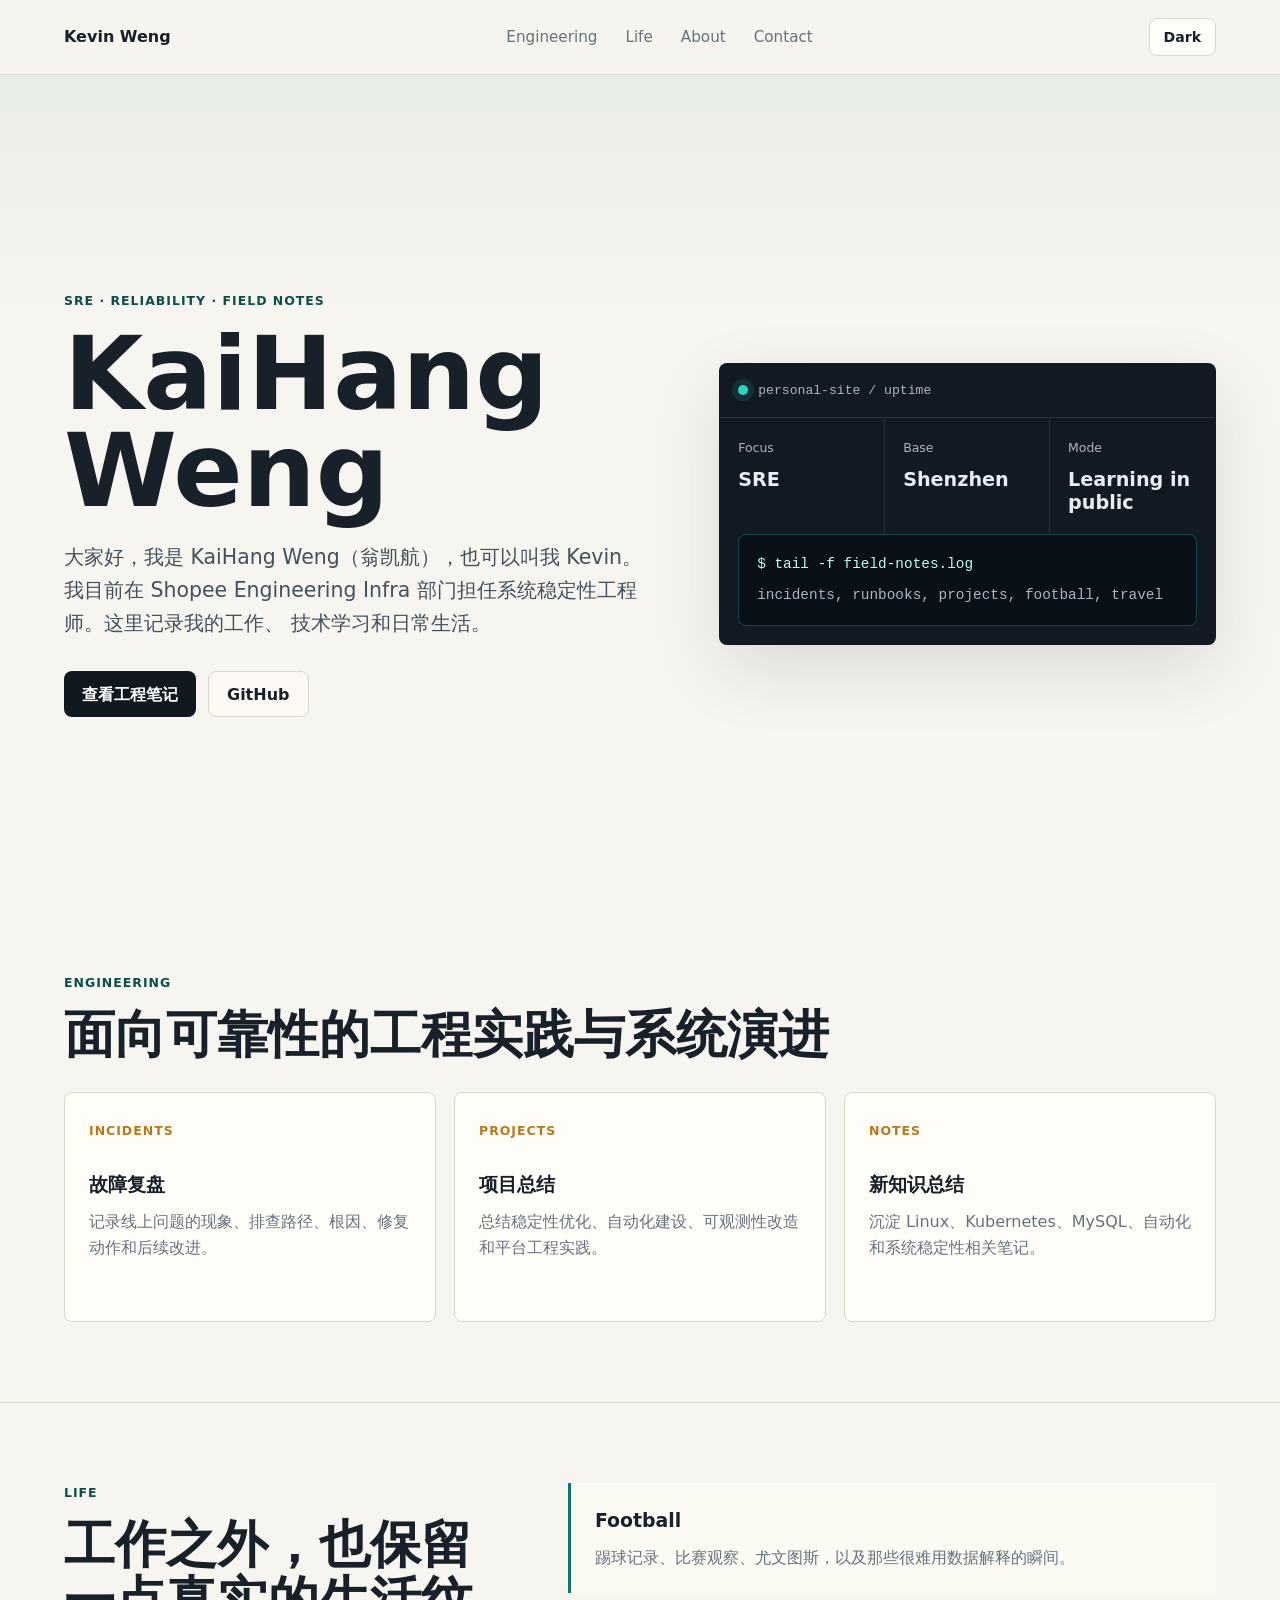
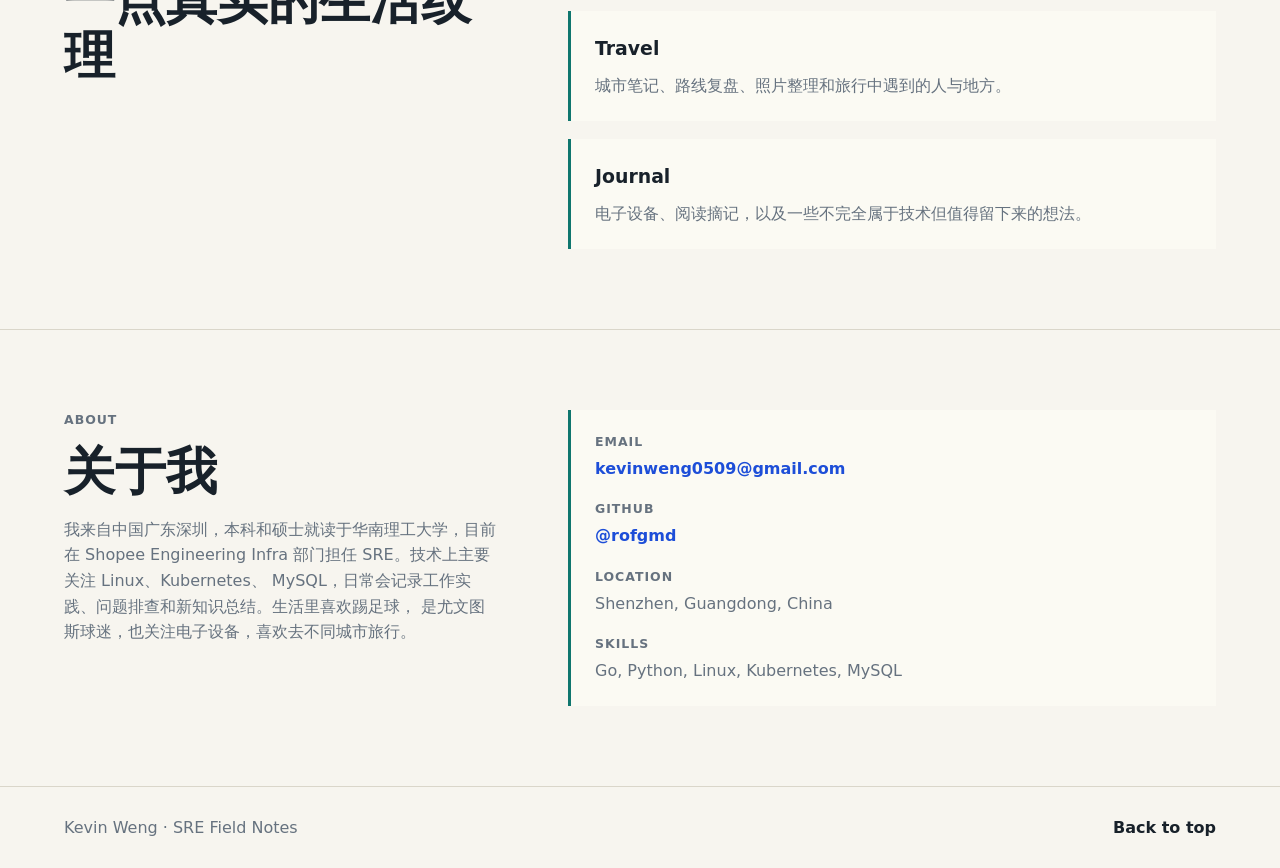
==== index.html @ b8340726 "Build personal site" ====
<!doctype html>
<html lang="zh-CN">
  <head>
    <meta charset="utf-8" />
    <meta name="viewport" content="width=device-width, initial-scale=1" />
    <meta
      name="description"
      content="Kaihang Weng 的个人主页，记录 SRE 工作、技术笔记和日常生活。"
    />
    <title>Kaihang Weng | SRE Field Notes</title>
    <link rel="stylesheet" href="styles.css" />
  </head>
  <body>
    <header class="site-header">
      <a class="brand" href="#top">Kevin Weng</a>
      <nav class="nav" aria-label="Primary navigation">
        <a href="engineering.html">Engineering</a>
        <a href="life.html">Life</a>
        <a href="#about">About</a>
        <a href="mailto:kevinweng0509@gmail.com">Contact</a>
      </nav>
      <button class="theme-toggle" type="button" aria-label="Toggle dark mode">Dark</button>
    </header>

    <main id="top">
      <section class="hero">
        <div class="hero-copy">
          <p class="eyebrow">SRE · Reliability · Field Notes</p>
          <h1>KaiHang Weng</h1>
          <p class="hero-text">
            大家好，我是 KaiHang Weng（翁凯航），也可以叫我 Kevin。我目前在
            Shopee Engineering Infra 部门担任系统稳定性工程师。这里记录我的工作、
            技术学习和日常生活。
          </p>
          <div class="hero-actions">
            <a class="button primary" href="engineering.html">查看工程笔记</a>
            <a class="button secondary" href="https://github.com/rofgmd">GitHub</a>
          </div>
        </div>

        <aside class="signal-panel" aria-label="Personal site signal panel">
          <div class="panel-top">
            <span class="status-dot"></span>
            <span>personal-site / uptime</span>
          </div>
          <dl class="metrics">
            <div>
              <dt>Focus</dt>
              <dd>SRE</dd>
            </div>
            <div>
              <dt>Base</dt>
              <dd>Shenzhen</dd>
            </div>
            <div>
              <dt>Mode</dt>
              <dd>Learning in public</dd>
            </div>
          </dl>
          <div class="terminal-card">
            <p>$ tail -f field-notes.log</p>
            <p>incidents, runbooks, projects, football, travel</p>
          </div>
        </aside>
      </section>

      <section class="section intro-grid" id="engineering">
        <div class="section-heading">
          <p class="eyebrow">Engineering</p>
          <h2>面向可靠性的工程实践与系统演进</h2>
        </div>
        <div class="card-grid">
          <a class="card card-link" href="engineering.html#incidents">
            <span class="tag">Incidents</span>
            <h3>故障复盘</h3>
            <p>记录线上问题的现象、排查路径、根因、修复动作和后续改进。</p>
          </a>
          <a class="card card-link" href="engineering.html#projects">
            <span class="tag">Projects</span>
            <h3>项目总结</h3>
            <p>总结稳定性优化、自动化建设、可观测性改造和平台工程实践。</p>
          </a>
          <a class="card card-link" href="engineering.html#notes">
            <span class="tag">Notes</span>
            <h3>新知识总结</h3>
            <p>沉淀 Linux、Kubernetes、MySQL、自动化和系统稳定性相关笔记。</p>
          </a>
        </div>
      </section>

      <section class="section split-section" id="life">
        <div>
          <p class="eyebrow">Life</p>
          <h2>工作之外，也保留一点真实的生活纹理</h2>
        </div>
        <div class="life-list">
          <a href="life.html#football">
            <h3>Football</h3>
            <p>踢球记录、比赛观察、尤文图斯，以及那些很难用数据解释的瞬间。</p>
          </a>
          <a href="life.html#travel">
            <h3>Travel</h3>
            <p>城市笔记、路线复盘、照片整理和旅行中遇到的人与地方。</p>
          </a>
          <a href="life.html#journal">
            <h3>Journal</h3>
            <p>电子设备、阅读摘记，以及一些不完全属于技术但值得留下来的想法。</p>
          </a>
        </div>
      </section>

      <section class="section about-section" id="about">
        <div class="about-copy">
          <p class="eyebrow">About</p>
          <h2>关于我</h2>
          <p>
            我来自中国广东深圳，本科和硕士就读于华南理工大学，目前在 Shopee
            Engineering Infra 部门担任 SRE。技术上主要关注 Linux、Kubernetes、
            MySQL，日常会记录工作实践、问题排查和新知识总结。生活里喜欢踢足球，
            是尤文图斯球迷，也关注电子设备，喜欢去不同城市旅行。
          </p>
        </div>
        <div class="info-list">
          <div>
            <span>Email</span>
            <a href="mailto:kevinweng0509@gmail.com">kevinweng0509@gmail.com</a>
          </div>
          <div>
            <span>GitHub</span>
            <a href="https://github.com/rofgmd">@rofgmd</a>
          </div>
          <div>
            <span>Location</span>
            <p>Shenzhen, Guangdong, China</p>
          </div>
          <div>
            <span>Skills</span>
            <p>Go, Python, Linux, Kubernetes, MySQL</p>
          </div>
        </div>
      </section>
    </main>

    <footer class="site-footer">
      <p>Kevin Weng · SRE Field Notes</p>
      <a href="#top">Back to top</a>
    </footer>
    <script src="theme.js"></script>
  </body>
</html>
---- styles.css ----
:root {
  color-scheme: light dark;
  --bg: #f7f5ef;
  --surface: #fffdf7;
  --surface-strong: #101820;
  --text: #18212a;
  --muted: #66727f;
  --line: #dad6ca;
  --accent: #0f766e;
  --accent-strong: #0b4f4a;
  --gold: #b7791f;
  --blue: #1d4ed8;
  --body-gradient: rgba(15, 118, 110, 0.08);
  --header-bg: rgba(247, 245, 239, 0.88);
  --header-line: rgba(218, 214, 202, 0.74);
  --text-soft: #43505d;
  --button-primary-text: #ffffff;
  --button-secondary-bg: rgba(255, 253, 247, 0.68);
  --panel-outline: rgba(16, 24, 32, 0.1);
  --panel-bg: #111923;
  --panel-text: #e6edf3;
  --panel-muted: #a9b7c4;
  --panel-border: rgba(255, 255, 255, 0.1);
  --panel-terminal-bg: rgba(5, 10, 15, 0.58);
  --panel-terminal-text: #b8fff3;
  --list-bg: rgba(255, 253, 247, 0.6);
  --hover-shadow: rgba(24, 33, 42, 0.1);
  --post-hover-shadow: rgba(24, 33, 42, 0.09);
  --shadow: 0 24px 70px rgba(24, 33, 42, 0.12);
  font-family:
    Inter, ui-sans-serif, system-ui, -apple-system, BlinkMacSystemFont, "Segoe UI",
    sans-serif;
}

html[data-theme="dark"] {
  --bg: #0e1116;
  --surface: #151a21;
  --surface-strong: #e6edf3;
  --text: #edf3f8;
  --muted: #9aa8b6;
  --line: #2a333d;
  --accent: #2dd4bf;
  --accent-strong: #5eead4;
  --gold: #f4bf75;
  --blue: #8ab4ff;
  --body-gradient: rgba(45, 212, 191, 0.1);
  --header-bg: rgba(14, 17, 22, 0.88);
  --header-line: rgba(42, 51, 61, 0.9);
  --text-soft: #c6d0da;
  --button-primary-text: #0e1116;
  --button-secondary-bg: rgba(21, 26, 33, 0.68);
  --panel-outline: rgba(255, 255, 255, 0.12);
  --panel-bg: #05080c;
  --panel-text: #edf3f8;
  --panel-muted: #9aa8b6;
  --panel-border: rgba(255, 255, 255, 0.12);
  --panel-terminal-bg: rgba(14, 17, 22, 0.78);
  --panel-terminal-text: #cffff7;
  --list-bg: rgba(21, 26, 33, 0.72);
  --hover-shadow: rgba(0, 0, 0, 0.28);
  --post-hover-shadow: rgba(0, 0, 0, 0.24);
  --shadow: 0 24px 70px rgba(0, 0, 0, 0.34);
}

* {
  box-sizing: border-box;
}

html {
  scroll-behavior: smooth;
}

body {
  margin: 0;
  background:
    linear-gradient(180deg, var(--body-gradient), transparent 320px),
    var(--bg);
  color: var(--text);
  line-height: 1.6;
  transition:
    background 180ms ease,
    color 180ms ease;
}

a {
  color: inherit;
  text-decoration: none;
}

.site-header {
  position: sticky;
  top: 0;
  z-index: 10;
  display: flex;
  align-items: center;
  justify-content: space-between;
  gap: 24px;
  padding: 18px clamp(20px, 5vw, 64px);
  border-bottom: 1px solid var(--header-line);
  background: var(--header-bg);
  backdrop-filter: blur(16px);
}

.brand {
  font-weight: 800;
  letter-spacing: 0;
}

.nav {
  display: flex;
  align-items: center;
  gap: clamp(14px, 3vw, 28px);
  color: var(--muted);
  font-size: 0.95rem;
}

.nav a:hover {
  color: var(--text);
}

.theme-toggle {
  min-height: 38px;
  border: 1px solid var(--line);
  border-radius: 8px;
  background: var(--surface);
  color: var(--text);
  cursor: pointer;
  font: inherit;
  font-size: 0.88rem;
  font-weight: 800;
  padding: 0 14px;
}

.theme-toggle:hover {
  border-color: var(--accent);
}

.hero {
  display: grid;
  grid-template-columns: minmax(0, 1.08fr) minmax(320px, 0.92fr);
  gap: clamp(32px, 6vw, 72px);
  align-items: center;
  min-height: calc(100vh - 82px);
  padding: clamp(48px, 8vw, 96px) clamp(20px, 5vw, 64px) 56px;
}

.hero-copy {
  max-width: 740px;
}

.eyebrow {
  margin: 0 0 14px;
  color: var(--accent-strong);
  font-size: 0.78rem;
  font-weight: 800;
  letter-spacing: 0.08em;
  text-transform: uppercase;
}

h1,
h2,
h3,
p {
  margin-top: 0;
}

h1 {
  margin-bottom: 22px;
  font-size: clamp(3rem, 8vw, 6.5rem);
  line-height: 0.95;
  letter-spacing: 0;
}

h2 {
  margin-bottom: 18px;
  font-size: clamp(2rem, 4vw, 3.4rem);
  line-height: 1.08;
  letter-spacing: 0;
}

h3 {
  margin-bottom: 10px;
  font-size: 1.18rem;
  letter-spacing: 0;
}

.hero-text {
  max-width: 680px;
  color: var(--text-soft);
  font-size: clamp(1.05rem, 2vw, 1.28rem);
}

.hero-actions {
  display: flex;
  flex-wrap: wrap;
  gap: 12px;
  margin-top: 32px;
}

.button {
  display: inline-flex;
  min-height: 46px;
  align-items: center;
  justify-content: center;
  border-radius: 8px;
  padding: 0 18px;
  font-weight: 750;
}

.button.primary {
  background: var(--surface-strong);
  color: var(--button-primary-text);
}

.button.secondary {
  border: 1px solid var(--line);
  background: var(--button-secondary-bg);
  color: var(--text);
}

.signal-panel {
  border: 1px solid var(--panel-outline);
  border-radius: 8px;
  background: var(--panel-bg);
  color: var(--panel-text);
  box-shadow: var(--shadow);
  overflow: hidden;
}

.panel-top {
  display: flex;
  align-items: center;
  gap: 10px;
  padding: 16px 18px;
  border-bottom: 1px solid var(--panel-border);
  color: var(--panel-muted);
  font-family: "SFMono-Regular", Consolas, monospace;
  font-size: 0.82rem;
}

.status-dot {
  width: 10px;
  height: 10px;
  border-radius: 999px;
  background: #2dd4bf;
  box-shadow: 0 0 0 6px rgba(45, 212, 191, 0.12);
}

.metrics {
  display: grid;
  grid-template-columns: repeat(3, 1fr);
  margin: 0;
}

.metrics div {
  min-height: 112px;
  padding: 20px 18px;
  border-right: 1px solid var(--panel-border);
}

.metrics div:last-child {
  border-right: 0;
}

.metrics dt {
  color: var(--panel-muted);
  font-size: 0.78rem;
}

.metrics dd {
  margin: 10px 0 0;
  color: var(--panel-text);
  font-size: 1.2rem;
  font-weight: 800;
  line-height: 1.2;
}

.terminal-card {
  margin: 0 18px 18px;
  border: 1px solid rgba(45, 212, 191, 0.28);
  border-radius: 8px;
  background: var(--panel-terminal-bg);
  padding: 18px;
  color: var(--panel-terminal-text);
  font-family: "SFMono-Regular", Consolas, monospace;
  font-size: 0.9rem;
}

.terminal-card p {
  margin-bottom: 8px;
}

.terminal-card p:last-child {
  margin-bottom: 0;
  color: var(--panel-muted);
}

.section {
  padding: 80px clamp(20px, 5vw, 64px);
}

.section-heading {
  max-width: 820px;
  margin-bottom: 30px;
}

.card-grid {
  display: grid;
  grid-template-columns: repeat(3, minmax(0, 1fr));
  gap: 18px;
}

.card {
  min-height: 230px;
  border: 1px solid var(--line);
  border-radius: 8px;
  background: var(--surface);
  padding: 24px;
}

.card-link {
  display: block;
  transition:
    border-color 160ms ease,
    transform 160ms ease,
    box-shadow 160ms ease;
}

.card-link:hover {
  border-color: rgba(15, 118, 110, 0.46);
  box-shadow: 0 18px 44px var(--hover-shadow);
  transform: translateY(-2px);
}

.card p,
.life-list p,
.about-copy p,
.info-list p {
  color: var(--muted);
}

.tag {
  display: inline-flex;
  margin-bottom: 28px;
  color: var(--gold);
  font-size: 0.78rem;
  font-weight: 800;
  letter-spacing: 0.08em;
  text-transform: uppercase;
}

.split-section,
.about-section {
  display: grid;
  grid-template-columns: minmax(0, 0.8fr) minmax(0, 1.2fr);
  gap: clamp(28px, 6vw, 72px);
  border-top: 1px solid var(--line);
}

.life-list {
  display: grid;
  gap: 18px;
}

.life-list a,
.info-list {
  border-left: 3px solid var(--accent);
  background: var(--list-bg);
  padding: 22px 24px;
}

.life-list a {
  transition:
    background 160ms ease,
    border-color 160ms ease;
}

.life-list a:hover {
  border-color: var(--gold);
  background: var(--surface);
}

.life-list p,
.info-list p {
  margin-bottom: 0;
}

.about-copy {
  max-width: 720px;
}

.info-list {
  display: grid;
  gap: 18px;
  align-self: start;
}

.info-list span {
  display: block;
  margin-bottom: 4px;
  color: var(--muted);
  font-size: 0.78rem;
  font-weight: 800;
  letter-spacing: 0.08em;
  text-transform: uppercase;
}

.info-list a {
  color: var(--blue);
  font-weight: 750;
  overflow-wrap: anywhere;
}

.site-footer {
  display: flex;
  align-items: center;
  justify-content: space-between;
  gap: 18px;
  padding: 28px clamp(20px, 5vw, 64px);
  border-top: 1px solid var(--line);
  color: var(--muted);
}

.site-footer p {
  margin-bottom: 0;
}

.site-footer a {
  color: var(--text);
  font-weight: 750;
}

.page-hero {
  max-width: 980px;
  padding: clamp(56px, 8vw, 104px) clamp(20px, 5vw, 64px) 64px;
}

.page-hero h1 {
  max-width: 880px;
}

.page-hero p:not(.eyebrow) {
  max-width: 780px;
  color: var(--muted);
  font-size: clamp(1.05rem, 2vw, 1.24rem);
}

.life-hero .eyebrow {
  color: var(--gold);
}

.archive-section {
  display: grid;
  grid-template-columns: minmax(200px, 0.36fr) minmax(0, 1fr);
  gap: clamp(24px, 5vw, 64px);
  border-top: 1px solid var(--line);
}

.archive-heading h2 {
  font-size: clamp(1.8rem, 3vw, 2.6rem);
}

.post-list {
  display: grid;
  gap: 14px;
}

.post-row {
  display: grid;
  grid-template-columns: 120px minmax(0, 1fr);
  gap: 22px;
  align-items: start;
  border: 1px solid var(--line);
  border-radius: 8px;
  background: var(--surface);
  padding: 20px;
  transition:
    border-color 160ms ease,
    transform 160ms ease,
    box-shadow 160ms ease;
}

.post-row:hover {
  border-color: rgba(15, 118, 110, 0.5);
  box-shadow: 0 14px 36px var(--post-hover-shadow);
  transform: translateY(-2px);
}

.post-row span {
  color: var(--gold);
  font-size: 0.78rem;
  font-weight: 800;
  letter-spacing: 0.08em;
  text-transform: uppercase;
}

.post-row h3 {
  margin-bottom: 4px;
}

.post-row p,
.empty-note p {
  margin-bottom: 0;
  color: var(--muted);
}

.empty-note {
  border: 1px dashed var(--line);
  border-radius: 8px;
  padding: 24px;
}

.article {
  max-width: 840px;
  padding: clamp(48px, 8vw, 96px) clamp(20px, 5vw, 64px);
}

.article h1 {
  font-size: clamp(2.6rem, 6vw, 5rem);
}

.article h2 {
  margin-top: 42px;
  font-size: clamp(1.45rem, 2vw, 1.9rem);
}

.article p,
.article li {
  color: var(--text-soft);
  font-size: 1.05rem;
}

.article-lead {
  color: var(--muted);
  font-size: clamp(1.08rem, 2vw, 1.28rem);
}

.article ul {
  padding-left: 1.2rem;
}

.article li + li {
  margin-top: 8px;
}

@media (max-width: 860px) {
  .site-header {
    align-items: flex-start;
    flex-direction: column;
  }

  .nav {
    width: 100%;
    overflow-x: auto;
    padding-bottom: 2px;
  }

  .theme-toggle {
    position: absolute;
    right: clamp(20px, 5vw, 64px);
    top: 16px;
  }

  .hero,
  .split-section,
  .about-section,
  .archive-section {
    grid-template-columns: 1fr;
  }

  .hero {
    min-height: auto;
  }

  .card-grid {
    grid-template-columns: 1fr;
  }
}

@media (max-width: 560px) {
  .hero-actions,
  .site-footer {
    align-items: stretch;
    flex-direction: column;
  }

  .button {
    width: 100%;
  }

  .metrics {
    grid-template-columns: 1fr;
  }

  .metrics div {
    min-height: auto;
    border-right: 0;
    border-bottom: 1px solid var(--panel-border);
  }

  .metrics div:last-child {
    border-bottom: 0;
  }

  .post-row {
    grid-template-columns: 1fr;
    gap: 8px;
  }
}
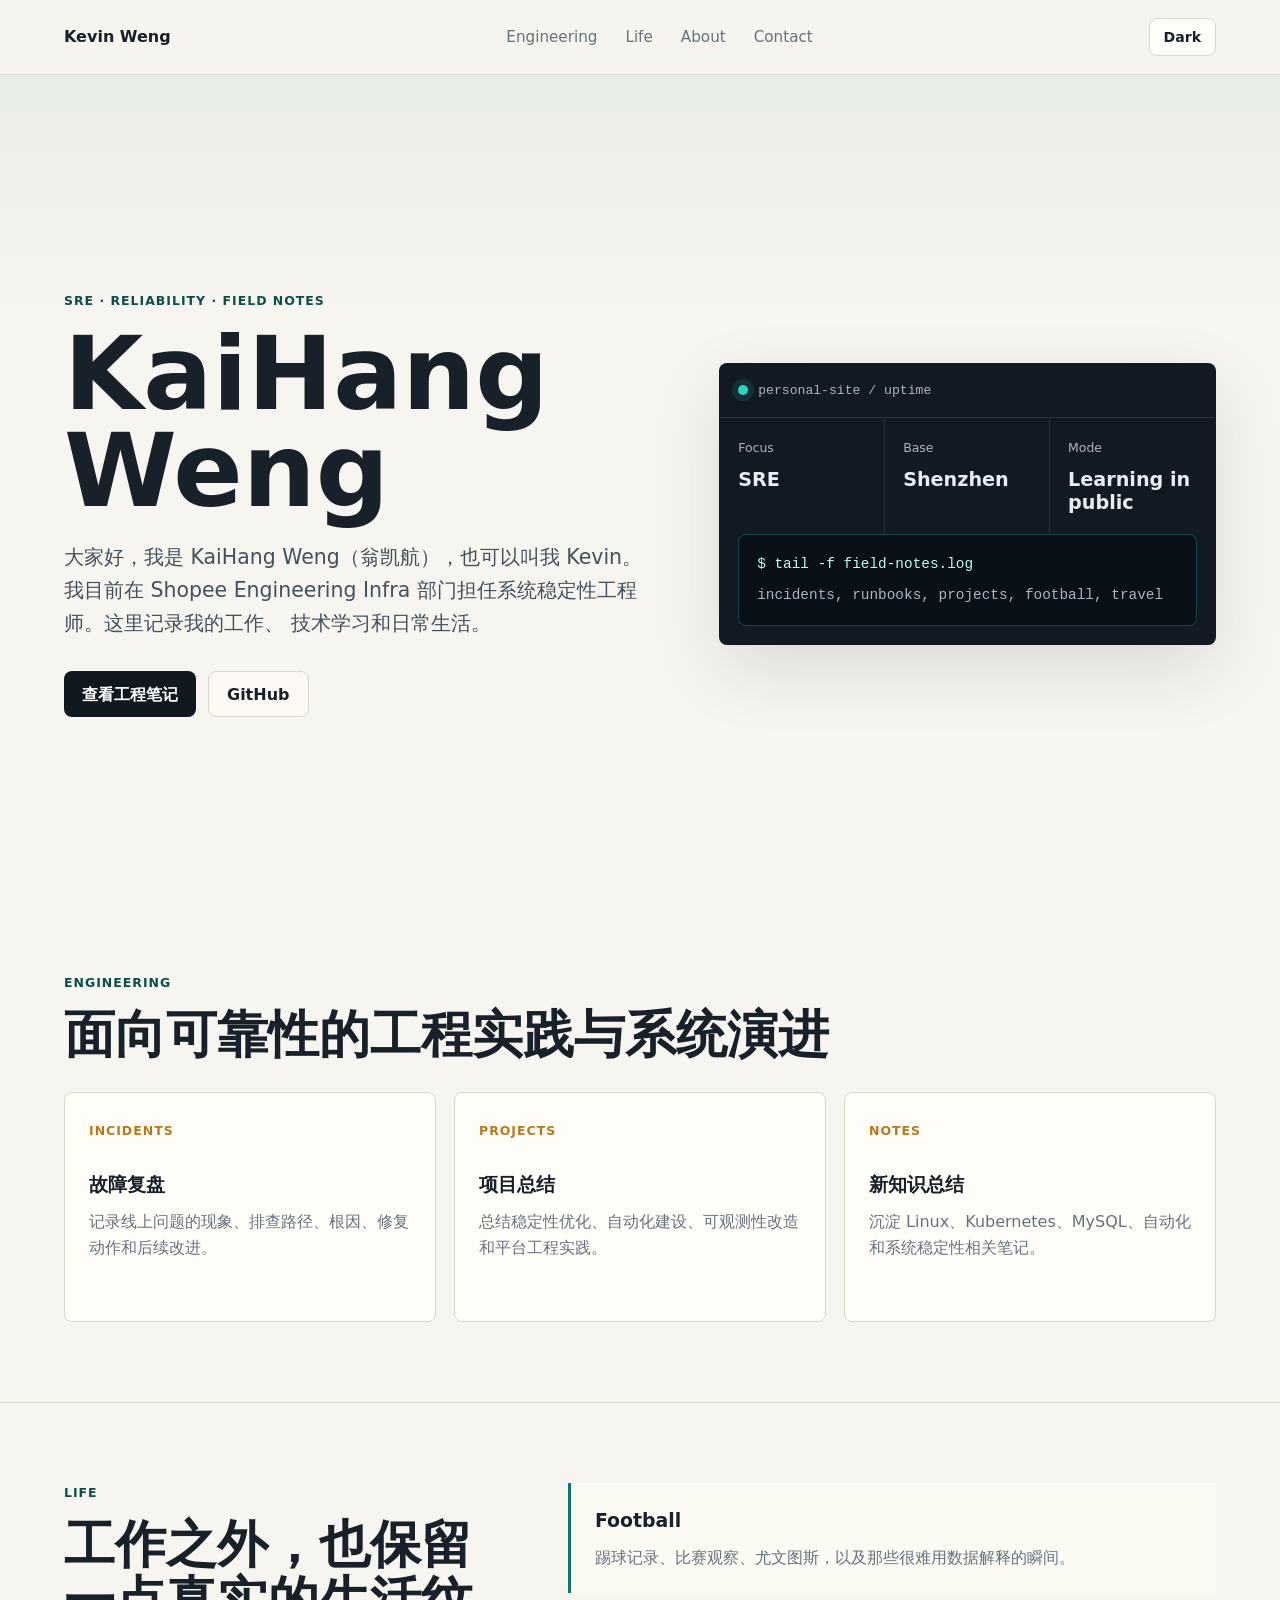
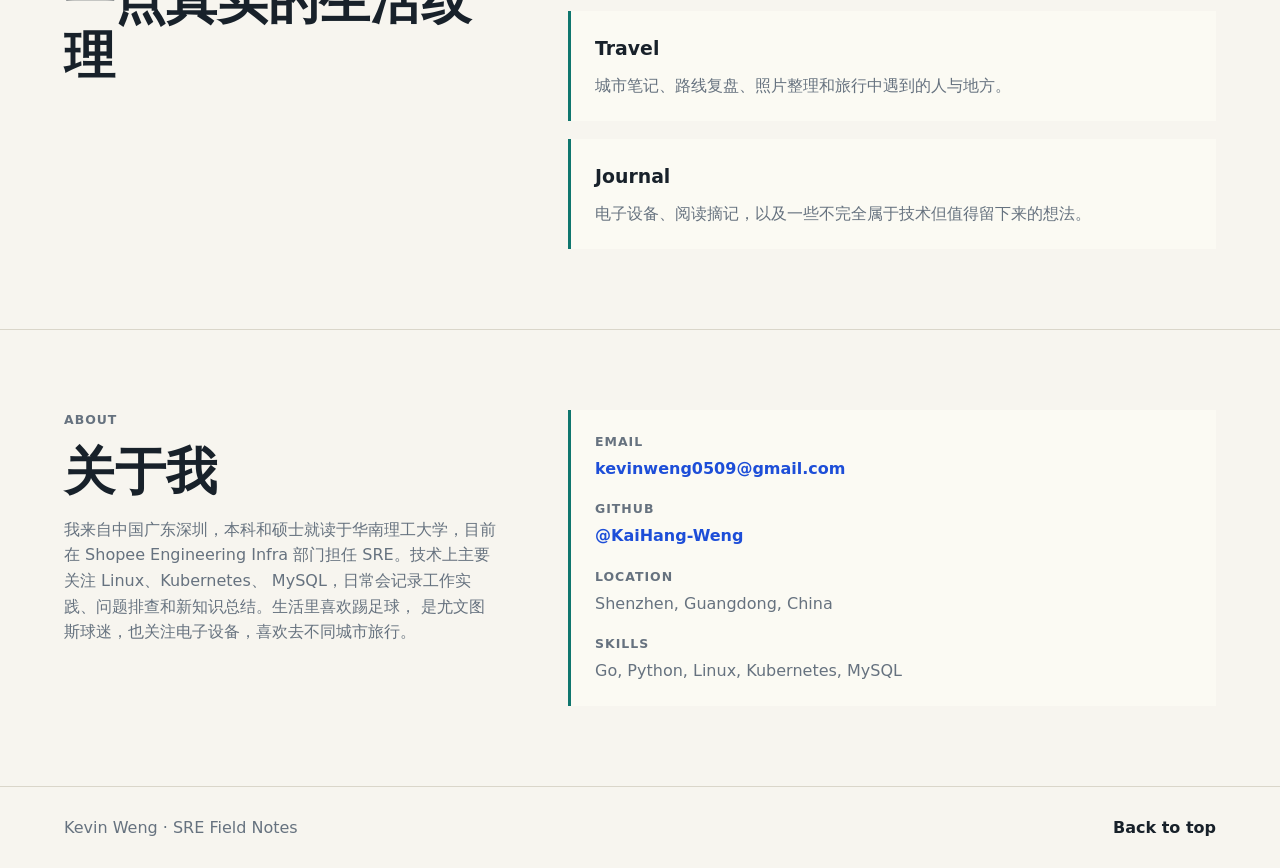
==== commit f4bfe0fb: "Update GitHub username links" ====
--- a/index.html
+++ b/index.html
@@ -17,7 +17,7 @@
         <a href="engineering.html">Engineering</a>
         <a href="life.html">Life</a>
         <a href="#about">About</a>
-        <a href="mailto:kevinweng0509@gmail.com">Contact</a>
+        <a href="#about">Contact</a>
       </nav>
       <button class="theme-toggle" type="button" aria-label="Toggle dark mode">Dark</button>
     </header>
@@ -34,7 +34,7 @@
           </p>
           <div class="hero-actions">
             <a class="button primary" href="engineering.html">查看工程笔记</a>
-            <a class="button secondary" href="https://github.com/rofgmd">GitHub</a>
+            <a class="button secondary" href="https://github.com/KaiHang-Weng">GitHub</a>
           </div>
         </div>
 
@@ -127,7 +127,7 @@
           </div>
           <div>
             <span>GitHub</span>
-            <a href="https://github.com/rofgmd">@rofgmd</a>
+            <a href="https://github.com/KaiHang-Weng">@KaiHang-Weng</a>
           </div>
           <div>
             <span>Location</span>
